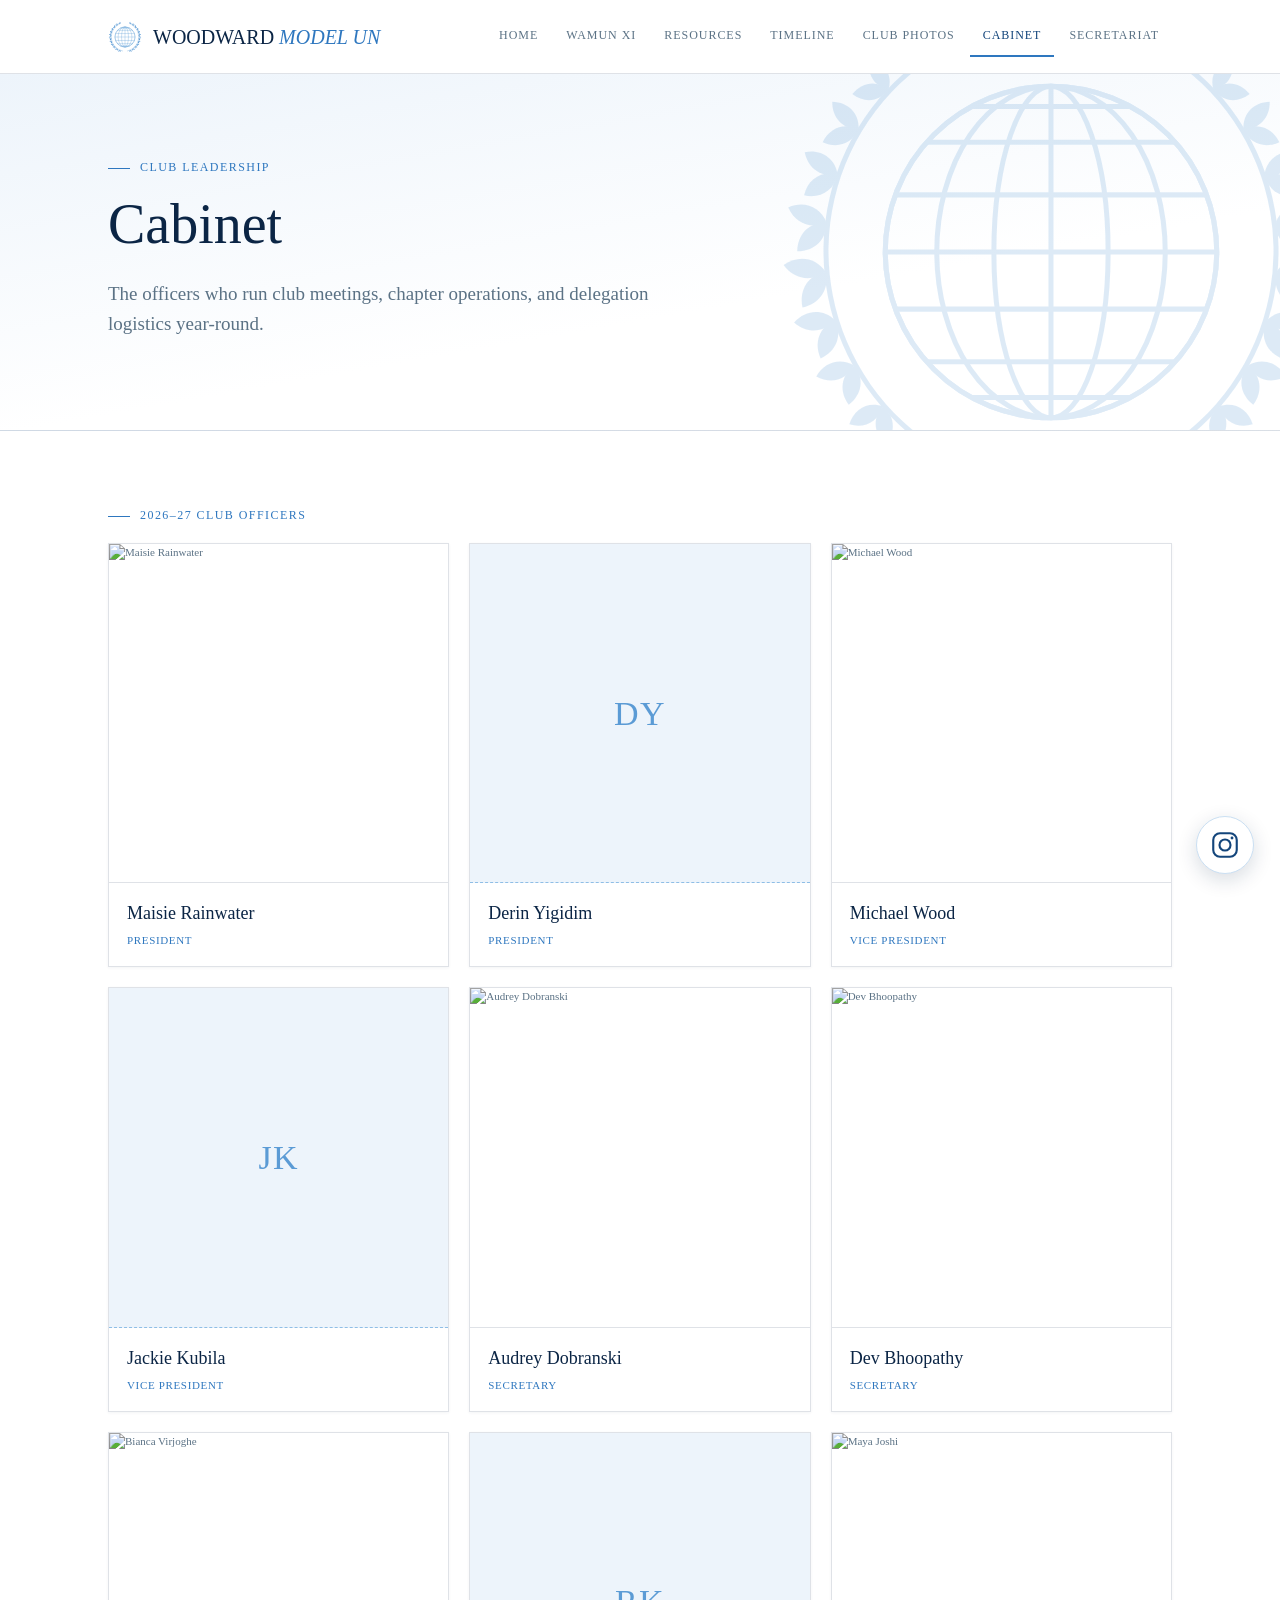
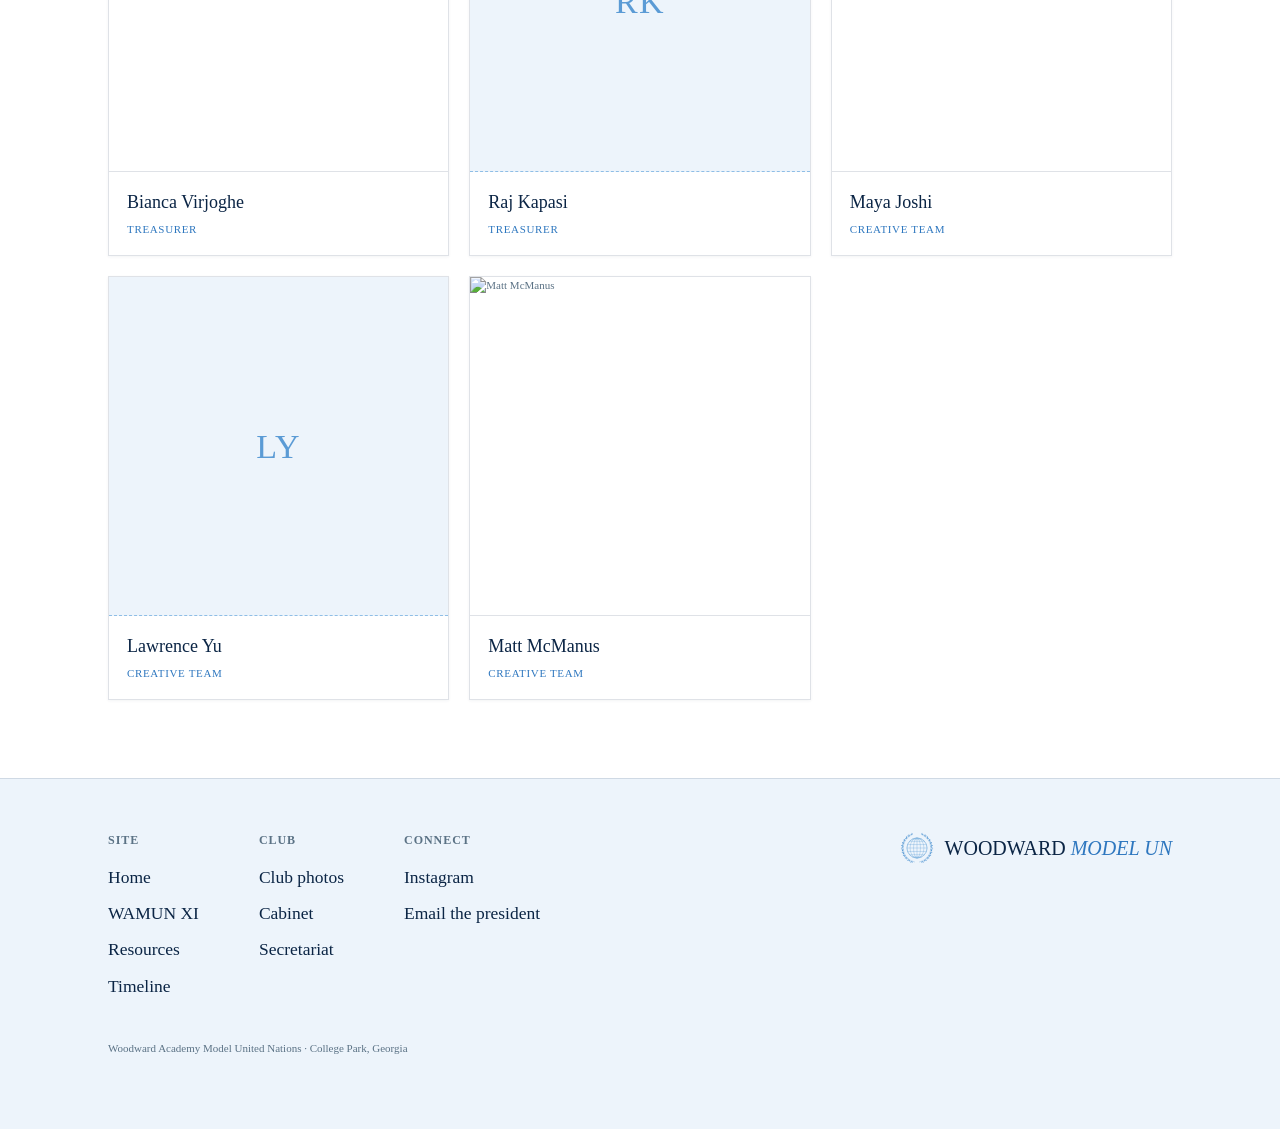
==== cabinet.html @ 2f5dae9c "Add files via upload" ====
<!doctype html>
<html lang="en">
<head>
<meta charset="utf-8">
<meta name="viewport" content="width=device-width, initial-scale=1">
<title>Cabinet — Woodward Model UN</title>
<meta name="description" content="Meet the Woodward Model UN Cabinet.">
<link rel="stylesheet" href="styles.css">
<link rel="stylesheet" href="motifs.css">
</head>
<body>
<a class="skip-link" href="#main">Skip to content</a>

<header class="site-header">
  <div class="bar">
    <a class="wordmark" href="index.html"><svg class="mark" xmlns="http://www.w3.org/2000/svg" viewBox="0 0 500 500" fill="currentColor" aria-hidden="true">
<defs><g id="branch-mark"><path d="M213.9 454.8 Q171.0 440.7 151.7 429.3 Q132.4 417.9 116.1 402.8 Q99.8 387.7 87.1 369.5 Q74.4 351.4 65.8 331.1 Q57.2 310.8 53.0 289.2 Q48.8 267.6 49.1 245.6 Q49.5 223.6 54.5 202.1 Q59.4 180.6 68.8 160.6 Q78.2 140.5 91.6 122.8 Q105.0 105.0 122.1 90.5 Q139.1 75.9 159.0 65.2 L178.9 54.5" fill="none" stroke="currentColor" stroke-width="4.5" stroke-linecap="round"/><path d="M171.0 440.7 C167.1 453.0 173.6 464.5 186.4 468.0 C190.0 455.2 183.5 443.7 171.0 440.7 Z"/><path d="M171.0 440.7 C158.2 442.2 150.4 452.8 152.4 465.9 C165.5 464.0 173.3 453.4 171.0 440.7 Z"/><path d="M132.4 417.9 C125.7 429.5 129.7 442.7 142.0 449.2 C148.5 436.9 144.5 423.8 132.4 417.9 Z"/><path d="M132.4 417.9 C119.1 416.5 108.7 425.5 107.8 439.4 C121.6 440.3 131.9 431.3 132.4 417.9 Z"/><path d="M99.8 387.7 C90.4 397.9 91.5 412.2 102.4 421.6 C111.8 410.6 110.7 396.3 99.8 387.7 Z"/><path d="M99.8 387.7 C86.5 383.2 74.0 390.0 69.9 403.9 C83.7 408.0 96.3 401.2 99.8 387.7 Z"/><path d="M74.4 351.4 C62.5 359.7 60.4 374.4 69.4 386.4 C81.4 377.4 83.5 362.7 74.4 351.4 Z"/><path d="M74.4 351.4 C61.9 343.9 47.7 348.0 40.4 361.1 C53.5 368.4 67.8 364.3 74.4 351.4 Z"/><path d="M57.2 310.8 C43.3 316.6 37.9 331.0 44.3 345.1 C58.5 338.7 63.9 324.3 57.2 310.8 Z"/><path d="M57.2 310.8 C46.2 300.5 30.9 301.4 20.6 313.0 C32.2 323.4 47.6 322.4 57.2 310.8 Z"/><path d="M48.8 267.6 C33.4 270.3 24.7 283.7 28.1 299.5 C43.8 296.1 52.5 282.7 48.8 267.6 Z"/><path d="M48.8 267.6 C40.0 254.7 24.3 252.2 11.2 261.7 C20.7 274.7 36.5 277.2 48.8 267.6 Z"/><path d="M49.5 223.6 C34.5 223.0 23.5 233.8 23.4 249.3 C38.9 249.4 49.9 238.6 49.5 223.6 Z"/><path d="M49.5 223.6 C44.0 209.6 29.7 204.0 15.4 210.2 C21.6 224.4 35.9 230.1 49.5 223.6 Z"/><path d="M59.4 180.6 C45.4 176.9 32.8 184.8 29.5 199.4 C44.1 202.7 56.7 194.9 59.4 180.6 Z"/><path d="M59.4 180.6 C57.2 166.3 44.8 158.0 30.1 160.9 C33.0 175.6 45.3 183.9 59.4 180.6 Z"/><path d="M78.2 140.5 C65.8 134.1 52.3 138.9 46.1 151.9 C59.1 158.1 72.6 153.3 78.2 140.5 Z"/><path d="M78.2 140.5 C79.0 126.6 69.2 116.2 54.7 115.9 C54.4 130.3 64.2 140.6 78.2 140.5 Z"/><path d="M105.0 105.0 C94.8 96.4 81.2 98.1 72.6 109.0 C83.5 117.6 97.2 115.9 105.0 105.0 Z"/><path d="M105.0 105.0 C108.7 92.2 101.7 80.4 88.2 77.0 C84.9 90.5 91.9 102.3 105.0 105.0 Z"/><path d="M139.1 75.9 C131.2 65.7 118.1 64.4 107.9 72.9 C116.3 83.1 129.4 84.4 139.1 75.9 Z"/><path d="M139.1 75.9 C145.2 64.6 141.0 52.1 129.1 46.2 C123.2 58.1 127.4 70.5 139.1 75.9 Z"/><path d="M178.9 54.5 C173.7 43.4 161.7 39.5 150.3 45.3 C156.1 56.6 168.1 60.5 178.9 54.5 Z"/><path d="M178.9 54.5 C186.9 45.2 185.6 32.7 175.7 24.7 C167.7 34.6 169.0 47.1 178.9 54.5 Z"/></g></defs>
<use href="#branch-mark"/>
<use href="#branch-mark" transform="translate(500,0) scale(-1,1)"/>
<g fill="none" stroke="currentColor" stroke-width="4.5">
<circle cx="250" cy="250" r="148"/>
<ellipse cx="250" cy="250" rx="148" ry="148"/>
<ellipse cx="250" cy="250" rx="102" ry="148"/>
<ellipse cx="250" cy="250" rx="51" ry="148"/>
<line x1="250" y1="102" x2="250" y2="398"/>
<line x1="102.0" y1="250" x2="398.0" y2="250"/>
<line x1="111.1" y1="301" x2="388.9" y2="301"/>
<line x1="111.1" y1="199" x2="388.9" y2="199"/>
<line x1="139.1" y1="348" x2="360.9" y2="348"/>
<line x1="139.1" y1="152" x2="360.9" y2="152"/>
<line x1="179.3" y1="380" x2="320.7" y2="380"/>
<line x1="179.3" y1="120" x2="320.7" y2="120"/>
</g>
</svg><span>WOODWARD <strong>MODEL UN</strong></span></a>
    <input class="nav-toggle" type="checkbox" id="nav-toggle">
    <label class="nav-toggle-label" for="nav-toggle">Menu</label>
    <nav class="primary" aria-label="Primary">
      <a href="index.html">Home</a>
      <a href="wamun-xi.html">WAMUN XI</a>
      <a href="resources.html">Resources</a>
      <a href="calendar.html">Timeline</a>
      <a href="photos.html">Club photos</a>
      <a href="cabinet.html" aria-current="page">Cabinet</a>
      <a href="secretariat.html">Secretariat</a>
    </nav>
  </div>
</header>

<main id="main">
  <section class="hero" style="padding:72px 0 56px;">
  <svg class="hero-emblem" xmlns="http://www.w3.org/2000/svg" viewBox="0 0 500 500" fill="currentColor" aria-hidden="true">
<defs><g id="branch-heroemblem"><path d="M213.9 454.8 Q171.0 440.7 151.7 429.3 Q132.4 417.9 116.1 402.8 Q99.8 387.7 87.1 369.5 Q74.4 351.4 65.8 331.1 Q57.2 310.8 53.0 289.2 Q48.8 267.6 49.1 245.6 Q49.5 223.6 54.5 202.1 Q59.4 180.6 68.8 160.6 Q78.2 140.5 91.6 122.8 Q105.0 105.0 122.1 90.5 Q139.1 75.9 159.0 65.2 L178.9 54.5" fill="none" stroke="currentColor" stroke-width="4.5" stroke-linecap="round"/><path d="M171.0 440.7 C167.1 453.0 173.6 464.5 186.4 468.0 C190.0 455.2 183.5 443.7 171.0 440.7 Z"/><path d="M171.0 440.7 C158.2 442.2 150.4 452.8 152.4 465.9 C165.5 464.0 173.3 453.4 171.0 440.7 Z"/><path d="M132.4 417.9 C125.7 429.5 129.7 442.7 142.0 449.2 C148.5 436.9 144.5 423.8 132.4 417.9 Z"/><path d="M132.4 417.9 C119.1 416.5 108.7 425.5 107.8 439.4 C121.6 440.3 131.9 431.3 132.4 417.9 Z"/><path d="M99.8 387.7 C90.4 397.9 91.5 412.2 102.4 421.6 C111.8 410.6 110.7 396.3 99.8 387.7 Z"/><path d="M99.8 387.7 C86.5 383.2 74.0 390.0 69.9 403.9 C83.7 408.0 96.3 401.2 99.8 387.7 Z"/><path d="M74.4 351.4 C62.5 359.7 60.4 374.4 69.4 386.4 C81.4 377.4 83.5 362.7 74.4 351.4 Z"/><path d="M74.4 351.4 C61.9 343.9 47.7 348.0 40.4 361.1 C53.5 368.4 67.8 364.3 74.4 351.4 Z"/><path d="M57.2 310.8 C43.3 316.6 37.9 331.0 44.3 345.1 C58.5 338.7 63.9 324.3 57.2 310.8 Z"/><path d="M57.2 310.8 C46.2 300.5 30.9 301.4 20.6 313.0 C32.2 323.4 47.6 322.4 57.2 310.8 Z"/><path d="M48.8 267.6 C33.4 270.3 24.7 283.7 28.1 299.5 C43.8 296.1 52.5 282.7 48.8 267.6 Z"/><path d="M48.8 267.6 C40.0 254.7 24.3 252.2 11.2 261.7 C20.7 274.7 36.5 277.2 48.8 267.6 Z"/><path d="M49.5 223.6 C34.5 223.0 23.5 233.8 23.4 249.3 C38.9 249.4 49.9 238.6 49.5 223.6 Z"/><path d="M49.5 223.6 C44.0 209.6 29.7 204.0 15.4 210.2 C21.6 224.4 35.9 230.1 49.5 223.6 Z"/><path d="M59.4 180.6 C45.4 176.9 32.8 184.8 29.5 199.4 C44.1 202.7 56.7 194.9 59.4 180.6 Z"/><path d="M59.4 180.6 C57.2 166.3 44.8 158.0 30.1 160.9 C33.0 175.6 45.3 183.9 59.4 180.6 Z"/><path d="M78.2 140.5 C65.8 134.1 52.3 138.9 46.1 151.9 C59.1 158.1 72.6 153.3 78.2 140.5 Z"/><path d="M78.2 140.5 C79.0 126.6 69.2 116.2 54.7 115.9 C54.4 130.3 64.2 140.6 78.2 140.5 Z"/><path d="M105.0 105.0 C94.8 96.4 81.2 98.1 72.6 109.0 C83.5 117.6 97.2 115.9 105.0 105.0 Z"/><path d="M105.0 105.0 C108.7 92.2 101.7 80.4 88.2 77.0 C84.9 90.5 91.9 102.3 105.0 105.0 Z"/><path d="M139.1 75.9 C131.2 65.7 118.1 64.4 107.9 72.9 C116.3 83.1 129.4 84.4 139.1 75.9 Z"/><path d="M139.1 75.9 C145.2 64.6 141.0 52.1 129.1 46.2 C123.2 58.1 127.4 70.5 139.1 75.9 Z"/><path d="M178.9 54.5 C173.7 43.4 161.7 39.5 150.3 45.3 C156.1 56.6 168.1 60.5 178.9 54.5 Z"/><path d="M178.9 54.5 C186.9 45.2 185.6 32.7 175.7 24.7 C167.7 34.6 169.0 47.1 178.9 54.5 Z"/></g></defs>
<use href="#branch-heroemblem"/>
<use href="#branch-heroemblem" transform="translate(500,0) scale(-1,1)"/>
<g fill="none" stroke="currentColor" stroke-width="4.5">
<circle cx="250" cy="250" r="148"/>
<ellipse cx="250" cy="250" rx="148" ry="148"/>
<ellipse cx="250" cy="250" rx="102" ry="148"/>
<ellipse cx="250" cy="250" rx="51" ry="148"/>
<line x1="250" y1="102" x2="250" y2="398"/>
<line x1="102.0" y1="250" x2="398.0" y2="250"/>
<line x1="111.1" y1="301" x2="388.9" y2="301"/>
<line x1="111.1" y1="199" x2="388.9" y2="199"/>
<line x1="139.1" y1="348" x2="360.9" y2="348"/>
<line x1="139.1" y1="152" x2="360.9" y2="152"/>
<line x1="179.3" y1="380" x2="320.7" y2="380"/>
<line x1="179.3" y1="120" x2="320.7" y2="120"/>
</g>
</svg>
    <div class="wrap">
      <p class="eyebrow reveal">Club leadership</p>
      <h1 class="reveal d1" style="font-size:clamp(34px,5vw,56px);">Cabinet</h1>
      <p class="lede reveal d2">The officers who run club meetings, chapter operations, and delegation logistics year-round.</p>
    </div>
  </section>

  <section aria-labelledby="roster-heading">
    <div class="wrap">
      <h2 id="roster-heading" class="eyebrow" style="margin-bottom:20px;">2026–27 club officers</h2>
      <div class="roster">
        <div class="roster-card reveal"><div class="photo has-img"><img src="img/people/maisie-rainwater.jpg" alt="Maisie Rainwater" loading="lazy" width="800" height="800"></div><div class="info"><div class="name">Maisie Rainwater</div><div class="role">President</div></div></div>
        <div class="roster-card reveal d2"><div class="photo"><span class="initials" aria-hidden="true">DY</span></div><div class="info"><div class="name">Derin Yigidim</div><div class="role">President</div></div></div>
        <div class="roster-card reveal d3"><div class="photo has-img"><img src="img/people/michael-wood.jpg" alt="Michael Wood" loading="lazy" width="800" height="800"></div><div class="info"><div class="name">Michael Wood</div><div class="role">Vice President</div></div></div>
        <div class="roster-card reveal"><div class="photo"><span class="initials" aria-hidden="true">JK</span></div><div class="info"><div class="name">Jackie Kubila</div><div class="role">Vice President</div></div></div>
        <div class="roster-card reveal d2"><div class="photo has-img"><img src="img/people/audrey-dobranski.jpg" alt="Audrey Dobranski" loading="lazy" width="800" height="800"></div><div class="info"><div class="name">Audrey Dobranski</div><div class="role">Secretary</div></div></div>
        <div class="roster-card reveal d3"><div class="photo has-img"><img src="img/people/dev-bhoopathy.jpg" alt="Dev Bhoopathy" loading="lazy" width="800" height="800"></div><div class="info"><div class="name">Dev Bhoopathy</div><div class="role">Secretary</div></div></div>
        <div class="roster-card reveal"><div class="photo has-img"><img src="img/people/bianca-virjoghe.jpg" alt="Bianca Virjoghe" loading="lazy" width="800" height="800"></div><div class="info"><div class="name">Bianca Virjoghe</div><div class="role">Treasurer</div></div></div>
        <div class="roster-card reveal d2"><div class="photo"><span class="initials" aria-hidden="true">RK</span></div><div class="info"><div class="name">Raj Kapasi</div><div class="role">Treasurer</div></div></div>
        <div class="roster-card reveal d3"><div class="photo has-img"><img src="img/people/maya-joshi.jpg" alt="Maya Joshi" loading="lazy" width="800" height="800"></div><div class="info"><div class="name">Maya Joshi</div><div class="role">Creative Team</div></div></div>
        <div class="roster-card reveal"><div class="photo"><span class="initials" aria-hidden="true">LY</span></div><div class="info"><div class="name">Lawrence Yu</div><div class="role">Creative Team</div></div></div>
        <div class="roster-card reveal d2"><div class="photo has-img"><img src="img/people/matt-mcmanus.jpg" alt="Matt McManus" loading="lazy" width="800" height="800"></div><div class="info"><div class="name">Matt McManus</div><div class="role">Creative Team</div></div></div>
      </div>
    </div>
  </section>
</main>

<footer>
  <div class="wrap">
    <div class="bar">
      <div class="cols">
        <div>
          <h4>Site</h4>
          <ul>
            <li><a href="index.html">Home</a></li>
            <li><a href="wamun-xi.html">WAMUN XI</a></li>
            <li><a href="resources.html">Resources</a></li>
            <li><a href="calendar.html">Timeline</a></li>
          </ul>
        </div>
        <div>
          <h4>Club</h4>
          <ul>
            <li><a href="photos.html">Club photos</a></li>
            <li><a href="cabinet.html">Cabinet</a></li>
            <li><a href="secretariat.html">Secretariat</a></li>
          </ul>
        </div>
        <div>
          <h4>Connect</h4>
          <ul>
            <li><a href="https://instagram.com/wamodelun" target="_blank" rel="noopener">Instagram</a></li>
            <li><a href="mailto:27mrainwater@woodward.edu">Email the president</a></li>
          </ul>
        </div>
      </div>
      <div class="wordmark"><svg class="mark" xmlns="http://www.w3.org/2000/svg" viewBox="0 0 500 500" fill="currentColor" aria-hidden="true">
<defs><g id="branch-mark"><path d="M213.9 454.8 Q171.0 440.7 151.7 429.3 Q132.4 417.9 116.1 402.8 Q99.8 387.7 87.1 369.5 Q74.4 351.4 65.8 331.1 Q57.2 310.8 53.0 289.2 Q48.8 267.6 49.1 245.6 Q49.5 223.6 54.5 202.1 Q59.4 180.6 68.8 160.6 Q78.2 140.5 91.6 122.8 Q105.0 105.0 122.1 90.5 Q139.1 75.9 159.0 65.2 L178.9 54.5" fill="none" stroke="currentColor" stroke-width="4.5" stroke-linecap="round"/><path d="M171.0 440.7 C167.1 453.0 173.6 464.5 186.4 468.0 C190.0 455.2 183.5 443.7 171.0 440.7 Z"/><path d="M171.0 440.7 C158.2 442.2 150.4 452.8 152.4 465.9 C165.5 464.0 173.3 453.4 171.0 440.7 Z"/><path d="M132.4 417.9 C125.7 429.5 129.7 442.7 142.0 449.2 C148.5 436.9 144.5 423.8 132.4 417.9 Z"/><path d="M132.4 417.9 C119.1 416.5 108.7 425.5 107.8 439.4 C121.6 440.3 131.9 431.3 132.4 417.9 Z"/><path d="M99.8 387.7 C90.4 397.9 91.5 412.2 102.4 421.6 C111.8 410.6 110.7 396.3 99.8 387.7 Z"/><path d="M99.8 387.7 C86.5 383.2 74.0 390.0 69.9 403.9 C83.7 408.0 96.3 401.2 99.8 387.7 Z"/><path d="M74.4 351.4 C62.5 359.7 60.4 374.4 69.4 386.4 C81.4 377.4 83.5 362.7 74.4 351.4 Z"/><path d="M74.4 351.4 C61.9 343.9 47.7 348.0 40.4 361.1 C53.5 368.4 67.8 364.3 74.4 351.4 Z"/><path d="M57.2 310.8 C43.3 316.6 37.9 331.0 44.3 345.1 C58.5 338.7 63.9 324.3 57.2 310.8 Z"/><path d="M57.2 310.8 C46.2 300.5 30.9 301.4 20.6 313.0 C32.2 323.4 47.6 322.4 57.2 310.8 Z"/><path d="M48.8 267.6 C33.4 270.3 24.7 283.7 28.1 299.5 C43.8 296.1 52.5 282.7 48.8 267.6 Z"/><path d="M48.8 267.6 C40.0 254.7 24.3 252.2 11.2 261.7 C20.7 274.7 36.5 277.2 48.8 267.6 Z"/><path d="M49.5 223.6 C34.5 223.0 23.5 233.8 23.4 249.3 C38.9 249.4 49.9 238.6 49.5 223.6 Z"/><path d="M49.5 223.6 C44.0 209.6 29.7 204.0 15.4 210.2 C21.6 224.4 35.9 230.1 49.5 223.6 Z"/><path d="M59.4 180.6 C45.4 176.9 32.8 184.8 29.5 199.4 C44.1 202.7 56.7 194.9 59.4 180.6 Z"/><path d="M59.4 180.6 C57.2 166.3 44.8 158.0 30.1 160.9 C33.0 175.6 45.3 183.9 59.4 180.6 Z"/><path d="M78.2 140.5 C65.8 134.1 52.3 138.9 46.1 151.9 C59.1 158.1 72.6 153.3 78.2 140.5 Z"/><path d="M78.2 140.5 C79.0 126.6 69.2 116.2 54.7 115.9 C54.4 130.3 64.2 140.6 78.2 140.5 Z"/><path d="M105.0 105.0 C94.8 96.4 81.2 98.1 72.6 109.0 C83.5 117.6 97.2 115.9 105.0 105.0 Z"/><path d="M105.0 105.0 C108.7 92.2 101.7 80.4 88.2 77.0 C84.9 90.5 91.9 102.3 105.0 105.0 Z"/><path d="M139.1 75.9 C131.2 65.7 118.1 64.4 107.9 72.9 C116.3 83.1 129.4 84.4 139.1 75.9 Z"/><path d="M139.1 75.9 C145.2 64.6 141.0 52.1 129.1 46.2 C123.2 58.1 127.4 70.5 139.1 75.9 Z"/><path d="M178.9 54.5 C173.7 43.4 161.7 39.5 150.3 45.3 C156.1 56.6 168.1 60.5 178.9 54.5 Z"/><path d="M178.9 54.5 C186.9 45.2 185.6 32.7 175.7 24.7 C167.7 34.6 169.0 47.1 178.9 54.5 Z"/></g></defs>
<use href="#branch-mark"/>
<use href="#branch-mark" transform="translate(500,0) scale(-1,1)"/>
<g fill="none" stroke="currentColor" stroke-width="4.5">
<circle cx="250" cy="250" r="148"/>
<ellipse cx="250" cy="250" rx="148" ry="148"/>
<ellipse cx="250" cy="250" rx="102" ry="148"/>
<ellipse cx="250" cy="250" rx="51" ry="148"/>
<line x1="250" y1="102" x2="250" y2="398"/>
<line x1="102.0" y1="250" x2="398.0" y2="250"/>
<line x1="111.1" y1="301" x2="388.9" y2="301"/>
<line x1="111.1" y1="199" x2="388.9" y2="199"/>
<line x1="139.1" y1="348" x2="360.9" y2="348"/>
<line x1="139.1" y1="152" x2="360.9" y2="152"/>
<line x1="179.3" y1="380" x2="320.7" y2="380"/>
<line x1="179.3" y1="120" x2="320.7" y2="120"/>
</g>
</svg><span>WOODWARD <strong>MODEL UN</strong></span></div>
    </div>
    <p class="fine">Woodward Academy Model United Nations · College Park, Georgia</p>
  </div>
</footer>

<a class="ig-orb" href="https://instagram.com/wamodelun" target="_blank" rel="noopener" title="Follow @wamodelun on Instagram">
  <svg viewBox="0 0 24 24" fill="none" stroke="currentColor" stroke-width="1.7" stroke-linecap="round" stroke-linejoin="round" aria-hidden="true">
    <rect x="2.6" y="2.6" width="18.8" height="18.8" rx="5.4"/>
    <circle cx="12" cy="12" r="4.4"/>
    <circle cx="17.6" cy="6.4" r="1.15" fill="currentColor" stroke="none"/>
  </svg>
  <span class="sr">Follow @wamodelun on Instagram</span>
</a>

<script src="site.js"></script>
</body>
</html>
---- styles.css ----
:root{
  /* blues, deep -> pale */
  --navy:#0B2545;
  --blue-deep:#13457B;
  --blue:#2E77BF;
  --blue-un:#5B9BD5;
  --blue-mid:#8FBEE6;
  --blue-pale:#CADFF2;
  --blue-wash:#EDF4FB;
  --white:#FFFFFF;

  --ink:#0B2545;
  --ink-dim:#5B7285;
  --line:rgba(11,37,69,0.13);
  --line-strong:rgba(11,37,69,0.26);
  --max:1120px;
}

*{box-sizing:border-box;}
html{scroll-behavior:smooth;}
body{
  margin:0;
  background:var(--white);
  color:var(--ink);
  font-family:'Times New Roman', Times, serif;
  font-size:17.5px;line-height:1.62;
  -webkit-font-smoothing:antialiased;
}
h1,h2,h3{font-family:'Times New Roman', Times, serif;font-weight:500;line-height:1.15;margin:0 0 .4em;color:var(--navy);}
a{color:inherit;text-decoration:none;}
img{max-width:100%;display:block;}
.wrap{max-width:var(--max);margin:0 auto;padding:0 28px;}
.mono{font-family:'Times New Roman', Times, serif;}

.eyebrow{
  font-family:'Times New Roman', Times, serif;font-size:12px;letter-spacing:.12em;
  text-transform:uppercase;color:var(--blue);display:flex;align-items:center;gap:10px;margin-bottom:14px;
}
.eyebrow::before{content:"";width:22px;height:1px;background:var(--blue);display:inline-block;}

.skip-link{position:absolute;left:-999px;background:var(--blue-deep);color:#fff;padding:10px 16px;z-index:100;}
.skip-link:focus{left:16px;top:16px;}
a:focus-visible,button:focus-visible,input:focus-visible{outline:2px solid var(--blue);outline-offset:3px;}

/* ---------- header ---------- */
.site-header{
  position:sticky;top:0;z-index:50;
  background:rgba(255,255,255,0.90);
  backdrop-filter:blur(8px);
  border-bottom:1px solid var(--line);
}
.site-header .bar{display:flex;align-items:center;justify-content:space-between;padding:16px 28px;max-width:var(--max);margin:0 auto;}
.wordmark{display:inline-flex;align-items:center;gap:11px;font-family:'Times New Roman', Times, serif;font-size:20px;color:var(--navy);}
.wordmark .mark{height:34px;width:34px;color:var(--blue-un);}
.wordmark strong{color:var(--blue);font-style:italic;font-weight:500;}

nav.primary{display:flex;gap:2px;}
nav.primary a{
  font-family:'Times New Roman', Times, serif;font-size:12px;letter-spacing:.08em;
  text-transform:uppercase;color:var(--ink-dim);padding:10px 13px;border-bottom:2px solid transparent;
}
nav.primary a:hover,nav.primary a[aria-current="page"]{color:var(--blue-deep);border-bottom-color:var(--blue);}
.nav-toggle{display:none;}
.nav-toggle-label{display:none;cursor:pointer;font-family:'Times New Roman', Times, serif;font-size:12px;letter-spacing:.08em;text-transform:uppercase;border:1px solid var(--line-strong);padding:8px 12px;color:var(--navy);}
@media (max-width:820px){
  nav.primary{display:flex;flex-direction:column;gap:0;position:absolute;top:100%;left:0;right:0;background:var(--white);border-bottom:1px solid var(--line);max-height:0;overflow:hidden;box-shadow:0 12px 24px rgba(11,37,69,.06);}
  nav.primary a{padding:14px 28px;border-bottom:1px solid var(--line);}
  .nav-toggle-label{display:block;}
  .nav-toggle:checked ~ nav.primary{max-height:600px;}
}

/* ---------- hero ---------- */
.hero{
  position:relative;overflow:hidden;
  padding:104px 0 88px;border-bottom:1px solid var(--line);
  background:linear-gradient(170deg,var(--blue-wash) 0%,var(--white) 62%);
}
.hero-emblem{
  position:absolute;top:50%;right:-4vw;transform:translateY(-50%);
  width:min(46vw,560px);color:var(--blue-un);opacity:.20;pointer-events:none;
}
.hero h1{font-size:clamp(38px,6vw,68px);max-width:780px;position:relative;}
.hero h1 em{color:var(--blue);font-style:italic;}
.hero p.lede{font-size:19px;color:var(--ink-dim);max-width:560px;margin:18px 0 34px;position:relative;}
.cta-row{display:flex;gap:14px;flex-wrap:wrap;position:relative;}
@media (max-width:820px){.hero-emblem{opacity:.10;right:-24vw;width:80vw;}}

.btn{
  font-family:'Times New Roman', Times, serif;font-size:13px;letter-spacing:.06em;text-transform:uppercase;
  padding:14px 22px;border:1px solid var(--line-strong);display:inline-block;color:var(--navy);
  transition:border-color .15s,background .15s,color .15s;
}
.btn.primary{background:var(--blue-deep);border-color:var(--blue-deep);color:#fff;}
.btn.primary:hover{background:var(--navy);border-color:var(--navy);}
.btn.ghost:hover{border-color:var(--blue);color:var(--blue-deep);}

/* ---------- placard ---------- */
.placard{border:1px solid var(--line);padding:26px 28px;position:relative;background:var(--white);box-shadow:0 1px 3px rgba(11,37,69,.05);}
.placard::before{
  content:attr(data-code);position:absolute;top:-10px;left:22px;background:var(--white);padding:0 8px;
  font-family:'Times New Roman', Times, serif;font-size:11px;letter-spacing:.1em;color:var(--blue);
}
.placard h3{font-size:21px;margin-bottom:10px;}
.placard p{color:var(--ink-dim);margin:0;font-size:15px;}

/* ---------- sections ---------- */
section{padding:78px 0;position:relative;}
section.alt{background:var(--blue-wash);border-top:1px solid var(--line);border-bottom:1px solid var(--line);}
.section-head{display:flex;justify-content:space-between;align-items:flex-end;gap:24px;margin-bottom:36px;flex-wrap:wrap;}
.section-head h2{font-size:clamp(26px,3.4vw,36px);max-width:620px;}
.grid{display:grid;gap:20px;}
.grid-3{grid-template-columns:repeat(3,1fr);}
.grid-2{grid-template-columns:repeat(2,1fr);}
@media (max-width:880px){.grid-3,.grid-2{grid-template-columns:1fr;}}

.contact-line{display:flex;gap:10px;align-items:baseline;flex-wrap:wrap;padding:14px 0;border-bottom:1px solid var(--line);}
.contact-line dt{font-family:'Times New Roman', Times, serif;font-size:12px;color:var(--ink-dim);text-transform:uppercase;letter-spacing:.08em;width:160px;flex:none;}
.contact-line dd{margin:0;font-size:16px;}
.contact-line a{color:var(--blue-deep);border-bottom:1px solid var(--blue-pale);}
.contact-line a:hover{border-color:var(--blue);}

.tbd{border:1px dashed var(--blue-mid);background:var(--blue-wash);padding:22px 24px;color:var(--ink-dim);font-size:14px;}
.tbd strong{color:var(--blue-deep);display:block;margin-bottom:6px;font-family:'Times New Roman', Times, serif;font-size:12px;letter-spacing:.06em;text-transform:uppercase;}

/* ---------- roster ---------- */
.roster{display:grid;grid-template-columns:repeat(3,1fr);gap:20px;}
.roster-card{border:1px solid var(--line);background:var(--white);box-shadow:0 1px 3px rgba(11,37,69,.05);}
.roster-card .photo{aspect-ratio:1/1;background:var(--blue-wash);border-bottom:1px dashed var(--blue-mid);display:flex;align-items:center;justify-content:center;color:var(--ink-dim);font-family:'Times New Roman', Times, serif;font-size:11px;}
.roster-card .info{padding:16px 18px;}
.roster-card .info .name{font-family:'Times New Roman', Times, serif;font-size:18px;color:var(--navy);}
.roster-card .info .role{font-family:'Times New Roman', Times, serif;font-size:11px;text-transform:uppercase;letter-spacing:.06em;color:var(--blue);margin-top:4px;}
@media (max-width:880px){.roster{grid-template-columns:repeat(2,1fr);}}
@media (max-width:520px){.roster{grid-template-columns:1fr;}}

/* ---------- photos ---------- */
.photo-grid{display:grid;grid-template-columns:repeat(3,1fr);gap:12px;}
.photo-grid .ph{aspect-ratio:4/3;background:var(--blue-wash);border:1px dashed var(--blue-mid);display:flex;align-items:center;justify-content:center;color:var(--ink-dim);font-family:'Times New Roman', Times, serif;font-size:11px;text-align:center;padding:10px;}
@media (max-width:720px){.photo-grid{grid-template-columns:repeat(2,1fr);}}

/* ---------- calendar ---------- */
.meeting-block{display:flex;gap:28px;align-items:flex-start;flex-wrap:wrap;border:1px solid var(--line);background:var(--white);padding:26px 28px;box-shadow:0 1px 3px rgba(11,37,69,.05);}
.meeting-when{display:flex;flex-direction:column;gap:4px;border-right:1px solid var(--line);padding-right:28px;min-width:150px;}
.meeting-when .day{font-family:'Times New Roman', Times, serif;font-size:24px;color:var(--navy);}
.meeting-when .time{font-family:'Times New Roman', Times, serif;font-size:12px;letter-spacing:.08em;color:var(--blue);text-transform:uppercase;}
.meeting-what h3{font-size:19px;margin-bottom:6px;}
.meeting-what p{margin:0;color:var(--ink-dim);font-size:15px;}
@media (max-width:660px){.meeting-when{border-right:none;border-bottom:1px solid var(--line);padding-right:0;padding-bottom:16px;width:100%;}}

.event-list{list-style:none;margin:0;padding:0;display:flex;flex-direction:column;}
.event{display:flex;gap:26px;align-items:flex-start;padding:22px 0;border-bottom:1px solid var(--line);}
.event:first-child{border-top:1px solid var(--line);}
.event-date{flex:none;width:72px;text-align:center;border:1px solid var(--blue-pale);background:var(--white);padding:10px 0;}
.event-date .mo{display:block;font-family:'Times New Roman', Times, serif;font-size:11px;letter-spacing:.1em;color:var(--blue);text-transform:uppercase;}
.event-date .dy{display:block;font-family:'Times New Roman', Times, serif;font-size:26px;line-height:1.1;color:var(--navy);}
.event-body h3{font-size:19px;margin-bottom:4px;}
.event-meta{font-family:'Times New Roman', Times, serif;font-size:11px;letter-spacing:.06em;text-transform:uppercase;color:var(--blue);margin:0 0 8px;}
.event-body p{margin:0;color:var(--ink-dim);font-size:15px;}

/* ---------- footer ---------- */
footer{border-top:1px solid var(--line);background:var(--blue-wash);padding:52px 0 60px;}
footer .bar{display:flex;justify-content:space-between;align-items:flex-start;gap:24px;flex-wrap:wrap;}
footer .cols{display:flex;gap:60px;flex-wrap:wrap;}
footer h4{font-family:'Times New Roman', Times, serif;font-size:12px;text-transform:uppercase;letter-spacing:.08em;color:var(--ink-dim);margin:0 0 12px;}
footer ul{list-style:none;margin:0;padding:0;display:flex;flex-direction:column;gap:8px;}
footer a{color:var(--navy);}
footer a:hover{color:var(--blue);}
.fine{font-family:'Times New Roman', Times, serif;font-size:11px;color:var(--ink-dim);margin-top:40px;}

@media (prefers-reduced-motion:reduce){html{scroll-behavior:auto;}}

/* ---------- timeline ---------- */
.timeline{position:relative;margin:0;padding:0 0 0 0;list-style:none;}
.timeline::before{
  content:"";position:absolute;left:118px;top:8px;bottom:8px;width:1px;
  background:linear-gradient(180deg,var(--blue-pale),var(--blue-mid),var(--blue-pale));
}
@media (max-width:720px){.timeline::before{left:9px;}}

.tl-item{position:relative;display:flex;gap:34px;padding:0 0 40px 0;}
.tl-item:last-child{padding-bottom:0;}

.tl-when{
  flex:none;width:100px;text-align:right;padding-top:2px;
  font-family:'Times New Roman', Times, serif;
}
.tl-when .yr{
  display:block;font-size:12px;letter-spacing:.12em;text-transform:uppercase;color:var(--ink-dim);
}
.tl-when .dt{display:block;font-size:20px;color:var(--navy);line-height:1.25;}

.tl-node{
  position:absolute;left:112px;top:6px;width:13px;height:13px;border-radius:50%;
  background:var(--white);border:2px solid var(--blue);
}
.tl-item.done .tl-node{background:var(--blue);}
.tl-item.major .tl-node{width:17px;height:17px;left:110px;border-width:3px;border-color:var(--blue-deep);}

.tl-body{flex:1;padding-left:34px;}
.tl-body h3{font-size:21px;margin:0 0 5px;}
.tl-meta{
  font-size:12px;letter-spacing:.08em;text-transform:uppercase;color:var(--blue);margin:0 0 9px;
}
.tl-body p{margin:0;color:var(--ink-dim);font-size:16px;max-width:640px;}
.tl-tag{
  display:inline-block;margin-top:12px;padding:4px 11px;border:1px solid var(--blue-pale);
  background:var(--blue-wash);font-size:12px;letter-spacing:.08em;text-transform:uppercase;color:var(--blue-deep);
}

@media (max-width:720px){
  .tl-item{gap:0;padding-left:34px;flex-direction:column;}
  .tl-when{width:auto;text-align:left;padding-bottom:6px;}
  .tl-when .dt{font-size:18px;}
  .tl-node{left:3px;top:7px;}
  .tl-item.major .tl-node{left:1px;}
  .tl-body{padding-left:0;}
}

/* ---------- floating instagram orb ---------- */
.ig-orb{
  position:fixed;right:26px;bottom:26px;z-index:60;
  width:58px;height:58px;border-radius:50%;
  display:flex;align-items:center;justify-content:center;
  background:var(--white);border:1px solid var(--blue-pale);
  box-shadow:0 6px 20px rgba(11,37,69,.16);
  perspective:520px;
  transition:box-shadow .2s,transform .2s;
}
.ig-orb:hover{box-shadow:0 10px 28px rgba(11,37,69,.24);transform:translateY(-2px);}
.ig-orb svg{
  width:30px;height:30px;color:var(--blue-deep);
  animation:orb-spin 7s linear infinite;
  transform-style:preserve-3d;
}
.ig-orb:hover svg{animation-duration:2.6s;}
@keyframes orb-spin{
  from{transform:rotateY(0deg);}
  to{transform:rotateY(360deg);}
}
.ig-orb .sr{position:absolute;left:-9999px;}
@media (max-width:720px){.ig-orb{right:16px;bottom:16px;width:52px;height:52px;}.ig-orb svg{width:27px;height:27px;}}
@media (prefers-reduced-motion:reduce){.ig-orb svg{animation:none;}}

/* roster photo variants */
.roster-card .photo.has-img{padding:0;border-bottom:1px solid var(--line);background:none;}
.roster-card .photo img{width:100%;height:100%;object-fit:cover;display:block;}
.roster-card .photo .initials{
  font-family:'Times New Roman', Times, serif;font-size:34px;letter-spacing:.04em;
  color:var(--blue-un);
}
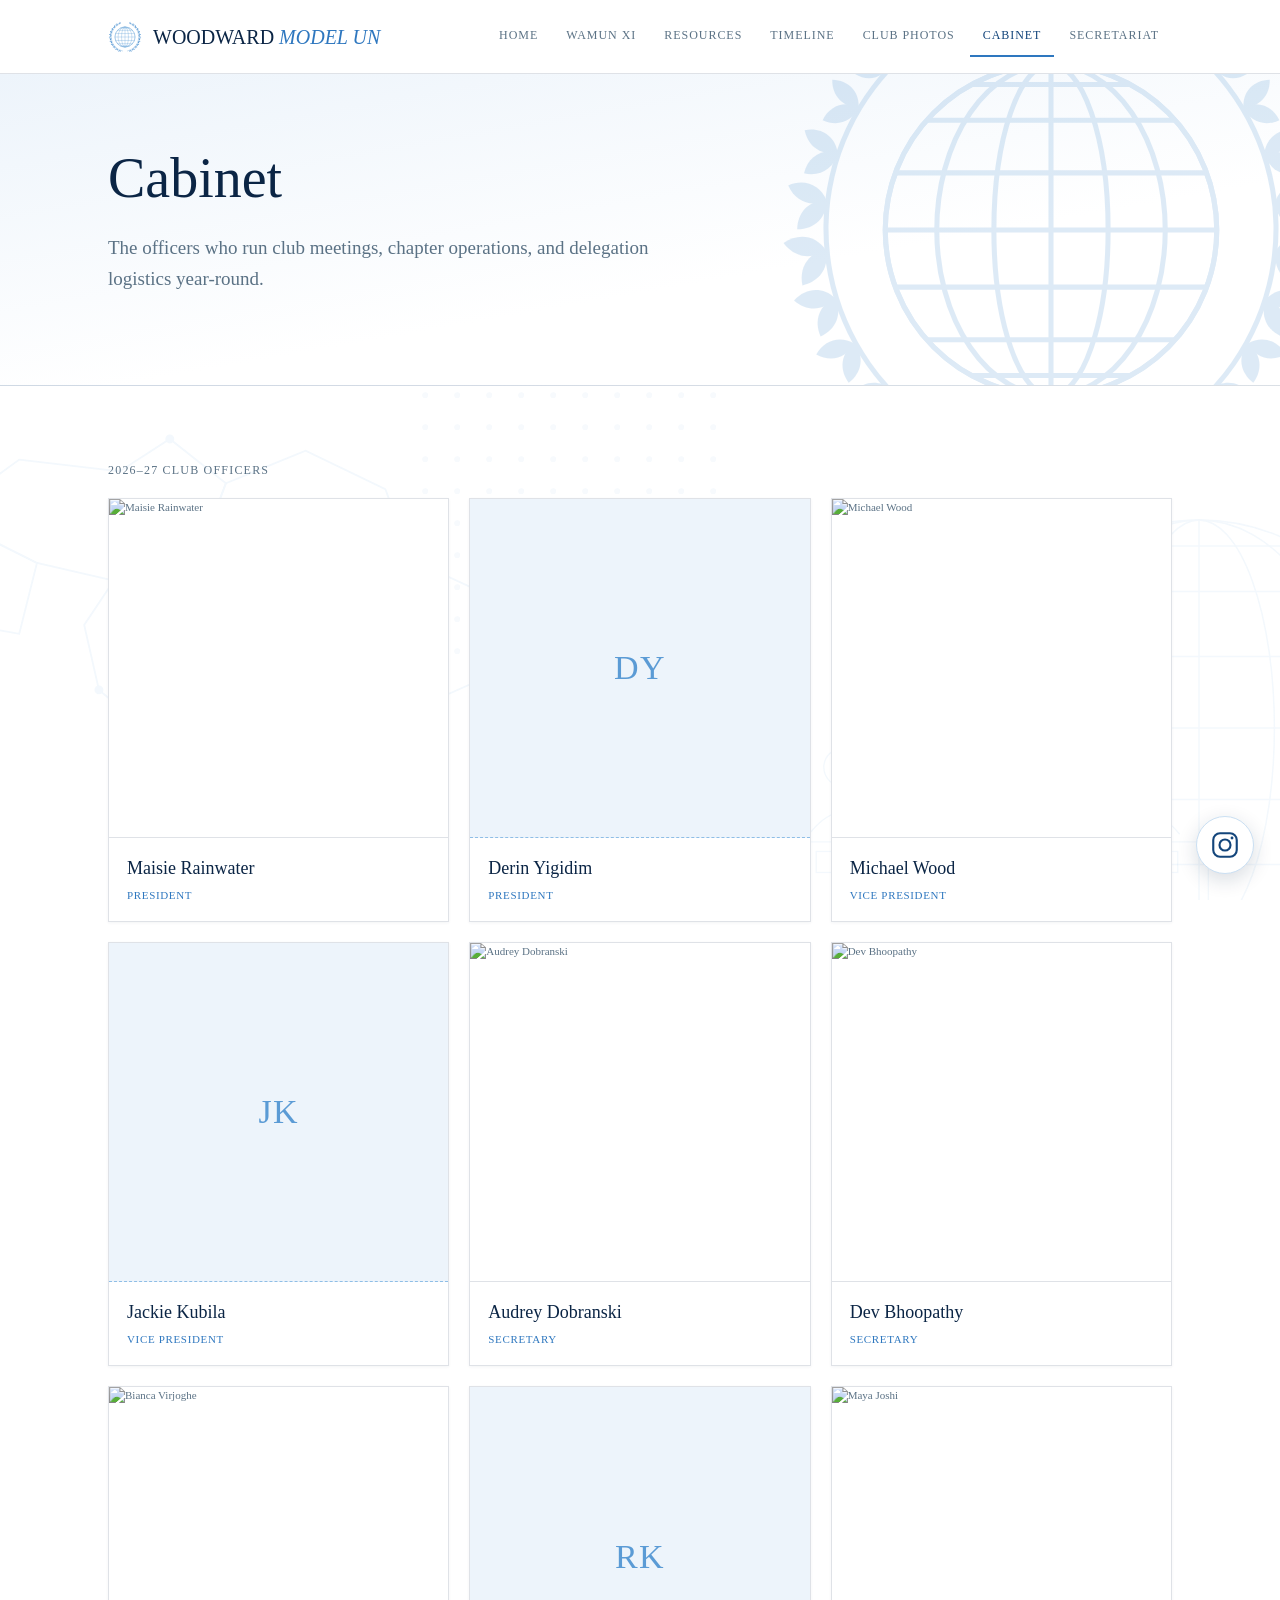
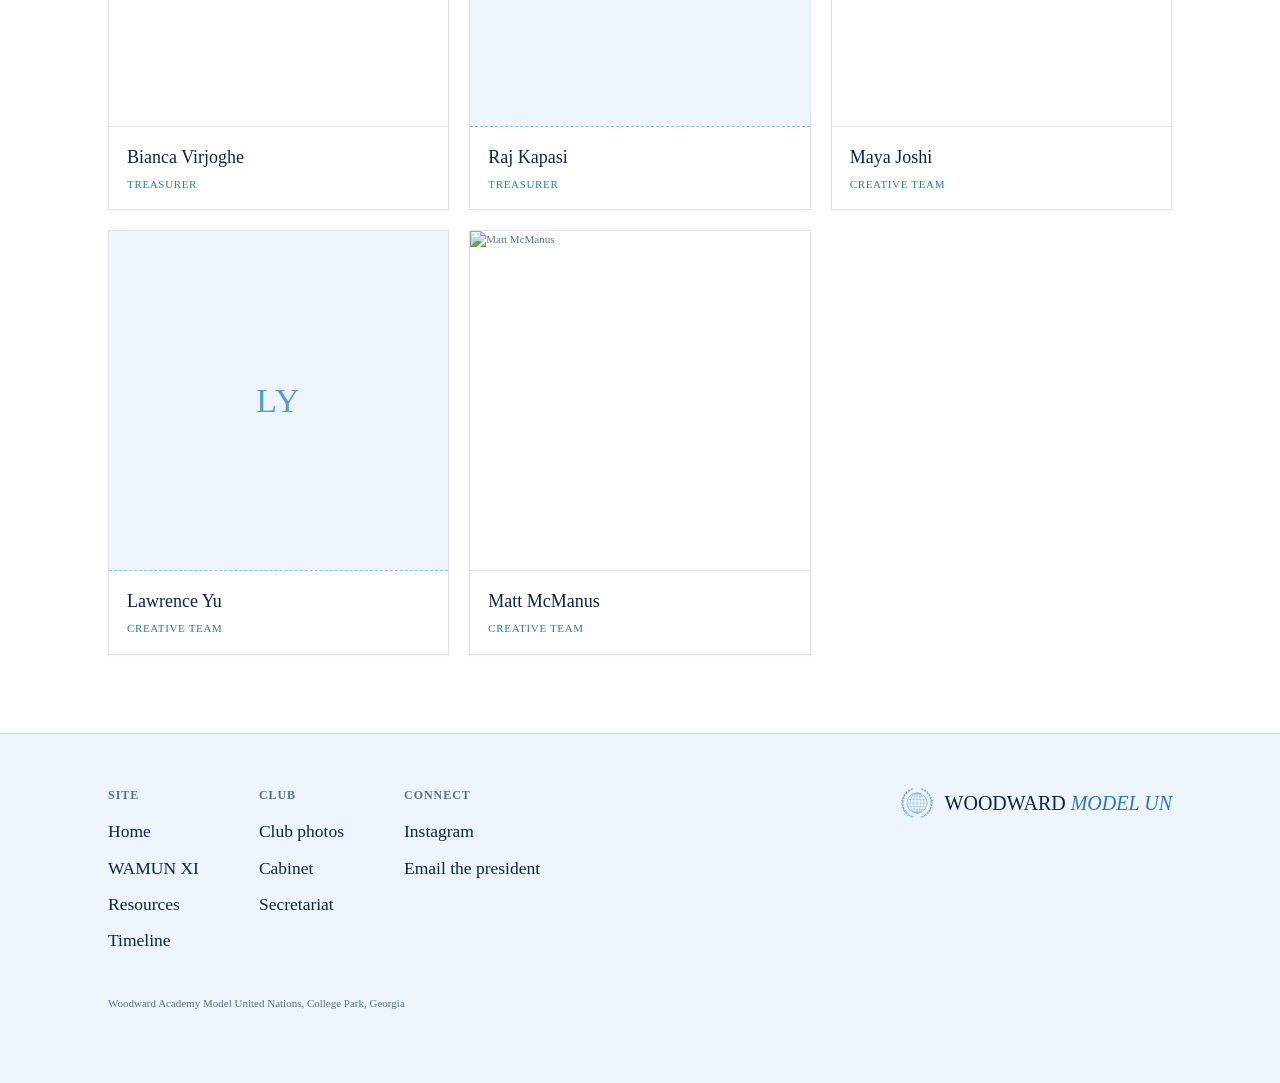
==== commit 44fce594: "Add files via upload" ====
--- a/cabinet.html
+++ b/cabinet.html
@@ -68,27 +68,26 @@
 </g>
 </svg>
     <div class="wrap">
-      <p class="eyebrow reveal">Club leadership</p>
-      <h1 class="reveal d1" style="font-size:clamp(34px,5vw,56px);">Cabinet</h1>
-      <p class="lede reveal d2">The officers who run club meetings, chapter operations, and delegation logistics year-round.</p>
+      <h1 style="font-size:clamp(34px,5vw,56px);">Cabinet</h1>
+      <p class="lede">The officers who run club meetings, chapter operations, and delegation logistics year-round.</p>
     </div>
   </section>
 
   <section aria-labelledby="roster-heading">
     <div class="wrap">
-      <h2 id="roster-heading" class="eyebrow" style="margin-bottom:20px;">2026–27 club officers</h2>
+      <h2 id="roster-heading" class="section-label">2026–27 club officers</h2>
       <div class="roster">
-        <div class="roster-card reveal"><div class="photo has-img"><img src="img/people/maisie-rainwater.jpg" alt="Maisie Rainwater" loading="lazy" width="800" height="800"></div><div class="info"><div class="name">Maisie Rainwater</div><div class="role">President</div></div></div>
-        <div class="roster-card reveal d2"><div class="photo"><span class="initials" aria-hidden="true">DY</span></div><div class="info"><div class="name">Derin Yigidim</div><div class="role">President</div></div></div>
-        <div class="roster-card reveal d3"><div class="photo has-img"><img src="img/people/michael-wood.jpg" alt="Michael Wood" loading="lazy" width="800" height="800"></div><div class="info"><div class="name">Michael Wood</div><div class="role">Vice President</div></div></div>
-        <div class="roster-card reveal"><div class="photo"><span class="initials" aria-hidden="true">JK</span></div><div class="info"><div class="name">Jackie Kubila</div><div class="role">Vice President</div></div></div>
-        <div class="roster-card reveal d2"><div class="photo has-img"><img src="img/people/audrey-dobranski.jpg" alt="Audrey Dobranski" loading="lazy" width="800" height="800"></div><div class="info"><div class="name">Audrey Dobranski</div><div class="role">Secretary</div></div></div>
-        <div class="roster-card reveal d3"><div class="photo has-img"><img src="img/people/dev-bhoopathy.jpg" alt="Dev Bhoopathy" loading="lazy" width="800" height="800"></div><div class="info"><div class="name">Dev Bhoopathy</div><div class="role">Secretary</div></div></div>
-        <div class="roster-card reveal"><div class="photo has-img"><img src="img/people/bianca-virjoghe.jpg" alt="Bianca Virjoghe" loading="lazy" width="800" height="800"></div><div class="info"><div class="name">Bianca Virjoghe</div><div class="role">Treasurer</div></div></div>
-        <div class="roster-card reveal d2"><div class="photo"><span class="initials" aria-hidden="true">RK</span></div><div class="info"><div class="name">Raj Kapasi</div><div class="role">Treasurer</div></div></div>
-        <div class="roster-card reveal d3"><div class="photo has-img"><img src="img/people/maya-joshi.jpg" alt="Maya Joshi" loading="lazy" width="800" height="800"></div><div class="info"><div class="name">Maya Joshi</div><div class="role">Creative Team</div></div></div>
-        <div class="roster-card reveal"><div class="photo"><span class="initials" aria-hidden="true">LY</span></div><div class="info"><div class="name">Lawrence Yu</div><div class="role">Creative Team</div></div></div>
-        <div class="roster-card reveal d2"><div class="photo has-img"><img src="img/people/matt-mcmanus.jpg" alt="Matt McManus" loading="lazy" width="800" height="800"></div><div class="info"><div class="name">Matt McManus</div><div class="role">Creative Team</div></div></div>
+        <div class="roster-card"><div class="photo has-img"><img src="img/people/maisie-rainwater.jpg" alt="Maisie Rainwater" loading="lazy" width="800" height="800"></div><div class="info"><div class="name">Maisie Rainwater</div><div class="role">President</div></div></div>
+        <div class="roster-card"><div class="photo"><span class="initials" aria-hidden="true">DY</span></div><div class="info"><div class="name">Derin Yigidim</div><div class="role">President</div></div></div>
+        <div class="roster-card"><div class="photo has-img"><img src="img/people/michael-wood.jpg" alt="Michael Wood" loading="lazy" width="800" height="800"></div><div class="info"><div class="name">Michael Wood</div><div class="role">Vice President</div></div></div>
+        <div class="roster-card"><div class="photo"><span class="initials" aria-hidden="true">JK</span></div><div class="info"><div class="name">Jackie Kubila</div><div class="role">Vice President</div></div></div>
+        <div class="roster-card"><div class="photo has-img"><img src="img/people/audrey-dobranski.jpg" alt="Audrey Dobranski" loading="lazy" width="800" height="800"></div><div class="info"><div class="name">Audrey Dobranski</div><div class="role">Secretary</div></div></div>
+        <div class="roster-card"><div class="photo has-img"><img src="img/people/dev-bhoopathy.jpg" alt="Dev Bhoopathy" loading="lazy" width="800" height="800"></div><div class="info"><div class="name">Dev Bhoopathy</div><div class="role">Secretary</div></div></div>
+        <div class="roster-card"><div class="photo has-img"><img src="img/people/bianca-virjoghe.jpg" alt="Bianca Virjoghe" loading="lazy" width="800" height="800"></div><div class="info"><div class="name">Bianca Virjoghe</div><div class="role">Treasurer</div></div></div>
+        <div class="roster-card"><div class="photo"><span class="initials" aria-hidden="true">RK</span></div><div class="info"><div class="name">Raj Kapasi</div><div class="role">Treasurer</div></div></div>
+        <div class="roster-card"><div class="photo has-img"><img src="img/people/maya-joshi.jpg" alt="Maya Joshi" loading="lazy" width="800" height="800"></div><div class="info"><div class="name">Maya Joshi</div><div class="role">Creative Team</div></div></div>
+        <div class="roster-card"><div class="photo"><span class="initials" aria-hidden="true">LY</span></div><div class="info"><div class="name">Lawrence Yu</div><div class="role">Creative Team</div></div></div>
+        <div class="roster-card"><div class="photo has-img"><img src="img/people/matt-mcmanus.jpg" alt="Matt McManus" loading="lazy" width="800" height="800"></div><div class="info"><div class="name">Matt McManus</div><div class="role">Creative Team</div></div></div>
       </div>
     </div>
   </section>
@@ -143,7 +142,7 @@
 </g>
 </svg><span>WOODWARD <strong>MODEL UN</strong></span></div>
     </div>
-    <p class="fine">Woodward Academy Model United Nations · College Park, Georgia</p>
+    <p class="fine">Woodward Academy Model United Nations, College Park, Georgia</p>
   </div>
 </footer>
 
--- a/styles.css
+++ b/styles.css
@@ -33,11 +33,10 @@
 .wrap{max-width:var(--max);margin:0 auto;padding:0 28px;}
 .mono{font-family:'Times New Roman', Times, serif;}
 
-.eyebrow{
-  font-family:'Times New Roman', Times, serif;font-size:12px;letter-spacing:.12em;
-  text-transform:uppercase;color:var(--blue);display:flex;align-items:center;gap:10px;margin-bottom:14px;
-}
-.eyebrow::before{content:"";width:22px;height:1px;background:var(--blue);display:inline-block;}
+.section-label{
+  font-family:'Times New Roman', Times, serif;font-size:12px;letter-spacing:.1em;
+  text-transform:uppercase;color:var(--ink-dim);margin:0 0 20px;
+}
 
 .skip-link{position:absolute;left:-999px;background:var(--blue-deep);color:#fff;padding:10px 16px;z-index:100;}
 .skip-link:focus{left:16px;top:16px;}
@@ -46,8 +45,7 @@
 /* ---------- header ---------- */
 .site-header{
   position:sticky;top:0;z-index:50;
-  background:rgba(255,255,255,0.90);
-  backdrop-filter:blur(8px);
+  background:var(--white);
   border-bottom:1px solid var(--line);
 }
 .site-header .bar{display:flex;align-items:center;justify-content:space-between;padding:16px 28px;max-width:var(--max);margin:0 auto;}
@@ -81,10 +79,18 @@
   width:min(46vw,560px);color:var(--blue-un);opacity:.20;pointer-events:none;
 }
 .hero h1{font-size:clamp(38px,6vw,68px);max-width:780px;position:relative;}
-.hero h1 em{color:var(--blue);font-style:italic;}
 .hero p.lede{font-size:19px;color:var(--ink-dim);max-width:560px;margin:18px 0 34px;position:relative;}
 .cta-row{display:flex;gap:14px;flex-wrap:wrap;position:relative;}
 @media (max-width:820px){.hero-emblem{opacity:.10;right:-24vw;width:80vw;}}
+
+/* one entrance moment on load — nowhere else on the site animates on its own */
+@keyframes settle{from{opacity:0;transform:translateY(14px);}to{opacity:1;transform:none;}}
+.hero h1,.hero p.lede,.hero .cta-row{animation:settle .6s cubic-bezier(.2,.7,.3,1) both;}
+.hero p.lede{animation-delay:.08s;}
+.hero .cta-row{animation-delay:.14s;}
+@media (prefers-reduced-motion:reduce){
+  .hero h1,.hero p.lede,.hero .cta-row{animation:none;}
+}
 
 .btn{
   font-family:'Times New Roman', Times, serif;font-size:13px;letter-spacing:.06em;text-transform:uppercase;
@@ -97,7 +103,7 @@
 
 /* ---------- placard ---------- */
 .placard{border:1px solid var(--line);padding:26px 28px;position:relative;background:var(--white);box-shadow:0 1px 3px rgba(11,37,69,.05);}
-.placard::before{
+.placard[data-code]::before{
   content:attr(data-code);position:absolute;top:-10px;left:22px;background:var(--white);padding:0 8px;
   font-family:'Times New Roman', Times, serif;font-size:11px;letter-spacing:.1em;color:var(--blue);
 }
@@ -229,10 +235,9 @@
 .ig-orb:hover{box-shadow:0 10px 28px rgba(11,37,69,.24);transform:translateY(-2px);}
 .ig-orb svg{
   width:30px;height:30px;color:var(--blue-deep);
-  animation:orb-spin 7s linear infinite;
   transform-style:preserve-3d;
 }
-.ig-orb:hover svg{animation-duration:2.6s;}
+.ig-orb:hover svg{animation:orb-spin 2.6s linear infinite;}
 @keyframes orb-spin{
   from{transform:rotateY(0deg);}
   to{transform:rotateY(360deg);}
--- a/motifs.css
+++ b/motifs.css
@@ -0,0 +1,18 @@
+/* ---------- ambient background motifs ---------- */
+.bg-layer{position:fixed;inset:0;pointer-events:none;z-index:0;overflow:hidden;}
+.bg-layer svg{position:absolute;}
+.motif{opacity:.11;color:var(--blue-mid);}
+.motif-red{opacity:.16;color:var(--blue-pale);}
+
+.motif-globe{top:52vh;right:-14vw;width:min(44vw,520px);}
+.motif-map{bottom:6vh;left:-7vw;width:min(50vw,620px);}
+.motif-delegates{bottom:-2vh;right:5vw;width:min(36vw,440px);}
+.motif-grid{top:40vh;left:33vw;width:min(28vw,320px);}
+
+@media (max-width:820px){
+  .motif-delegates,.motif-grid{display:none;}
+  .motif-globe{width:88vw;right:-30vw;}
+  .motif-map{width:78vw;left:-24vw;}
+}
+
+.site-header,main,footer{position:relative;z-index:1;}
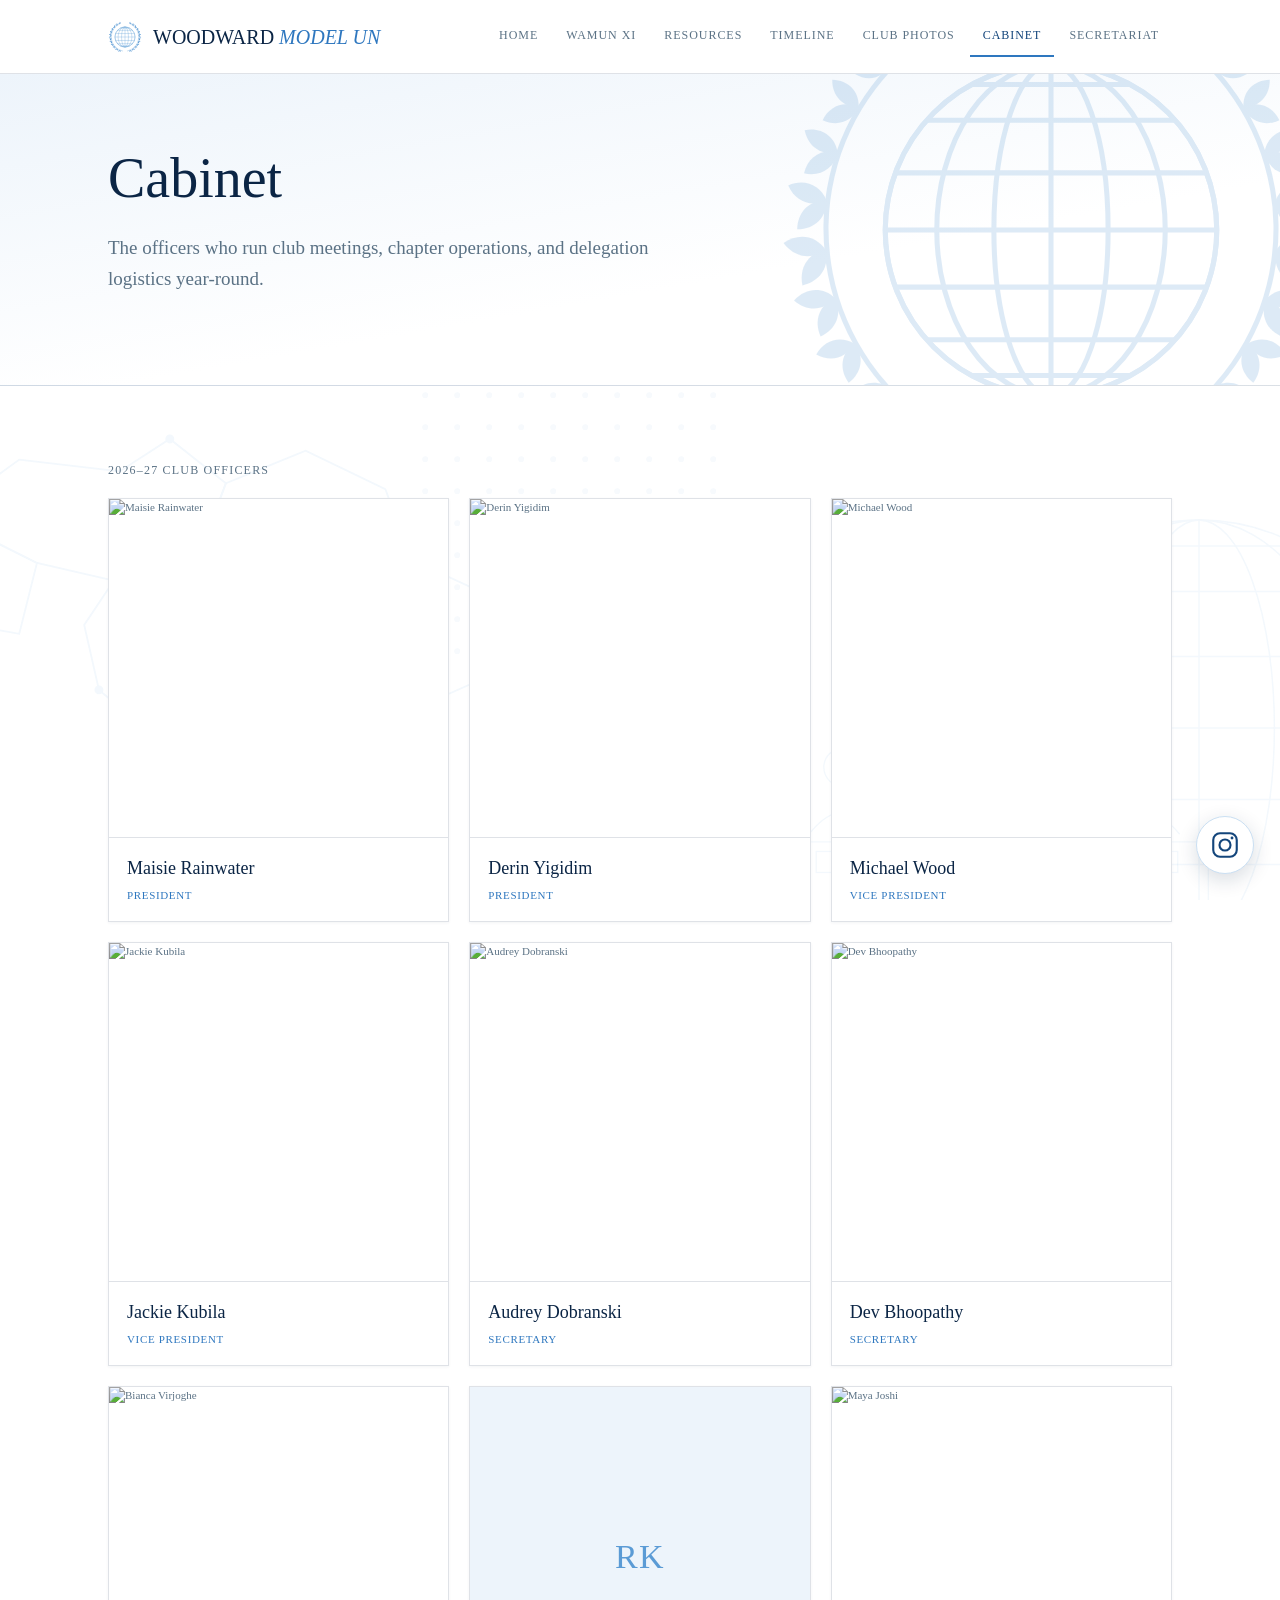
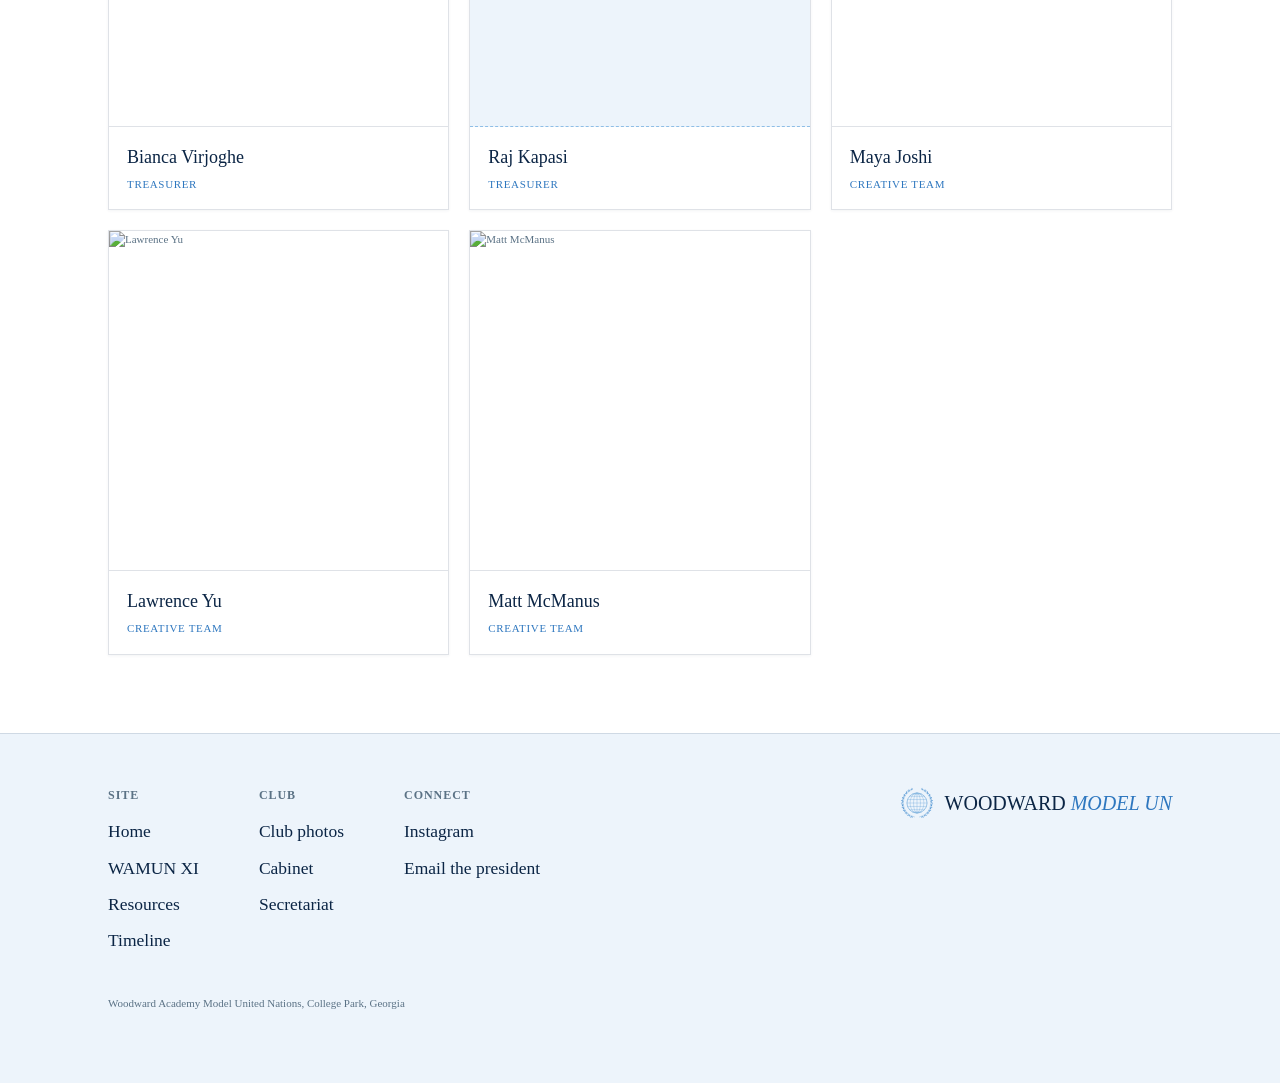
==== commit 85500d34: "Add files via upload" ====
--- a/cabinet.html
+++ b/cabinet.html
@@ -78,15 +78,15 @@
       <h2 id="roster-heading" class="section-label">2026–27 club officers</h2>
       <div class="roster">
         <div class="roster-card"><div class="photo has-img"><img src="img/people/maisie-rainwater.jpg" alt="Maisie Rainwater" loading="lazy" width="800" height="800"></div><div class="info"><div class="name">Maisie Rainwater</div><div class="role">President</div></div></div>
-        <div class="roster-card"><div class="photo"><span class="initials" aria-hidden="true">DY</span></div><div class="info"><div class="name">Derin Yigidim</div><div class="role">President</div></div></div>
+        <div class="roster-card"><div class="photo has-img"><img src="img/people/derin-yigidim.jpg" alt="Derin Yigidim" loading="lazy" width="800" height="800"></div><div class="info"><div class="name">Derin Yigidim</div><div class="role">President</div></div></div>
         <div class="roster-card"><div class="photo has-img"><img src="img/people/michael-wood.jpg" alt="Michael Wood" loading="lazy" width="800" height="800"></div><div class="info"><div class="name">Michael Wood</div><div class="role">Vice President</div></div></div>
-        <div class="roster-card"><div class="photo"><span class="initials" aria-hidden="true">JK</span></div><div class="info"><div class="name">Jackie Kubila</div><div class="role">Vice President</div></div></div>
+        <div class="roster-card"><div class="photo has-img"><img src="img/people/jackie-kubila.jpg" alt="Jackie Kubila" loading="lazy" width="800" height="800"></div><div class="info"><div class="name">Jackie Kubila</div><div class="role">Vice President</div></div></div>
         <div class="roster-card"><div class="photo has-img"><img src="img/people/audrey-dobranski.jpg" alt="Audrey Dobranski" loading="lazy" width="800" height="800"></div><div class="info"><div class="name">Audrey Dobranski</div><div class="role">Secretary</div></div></div>
         <div class="roster-card"><div class="photo has-img"><img src="img/people/dev-bhoopathy.jpg" alt="Dev Bhoopathy" loading="lazy" width="800" height="800"></div><div class="info"><div class="name">Dev Bhoopathy</div><div class="role">Secretary</div></div></div>
         <div class="roster-card"><div class="photo has-img"><img src="img/people/bianca-virjoghe.jpg" alt="Bianca Virjoghe" loading="lazy" width="800" height="800"></div><div class="info"><div class="name">Bianca Virjoghe</div><div class="role">Treasurer</div></div></div>
         <div class="roster-card"><div class="photo"><span class="initials" aria-hidden="true">RK</span></div><div class="info"><div class="name">Raj Kapasi</div><div class="role">Treasurer</div></div></div>
         <div class="roster-card"><div class="photo has-img"><img src="img/people/maya-joshi.jpg" alt="Maya Joshi" loading="lazy" width="800" height="800"></div><div class="info"><div class="name">Maya Joshi</div><div class="role">Creative Team</div></div></div>
-        <div class="roster-card"><div class="photo"><span class="initials" aria-hidden="true">LY</span></div><div class="info"><div class="name">Lawrence Yu</div><div class="role">Creative Team</div></div></div>
+        <div class="roster-card"><div class="photo has-img"><img src="img/people/lawrence-yu.jpg" alt="Lawrence Yu" loading="lazy" width="800" height="800"></div><div class="info"><div class="name">Lawrence Yu</div><div class="role">Creative Team</div></div></div>
         <div class="roster-card"><div class="photo has-img"><img src="img/people/matt-mcmanus.jpg" alt="Matt McManus" loading="lazy" width="800" height="800"></div><div class="info"><div class="name">Matt McManus</div><div class="role">Creative Team</div></div></div>
       </div>
     </div>
